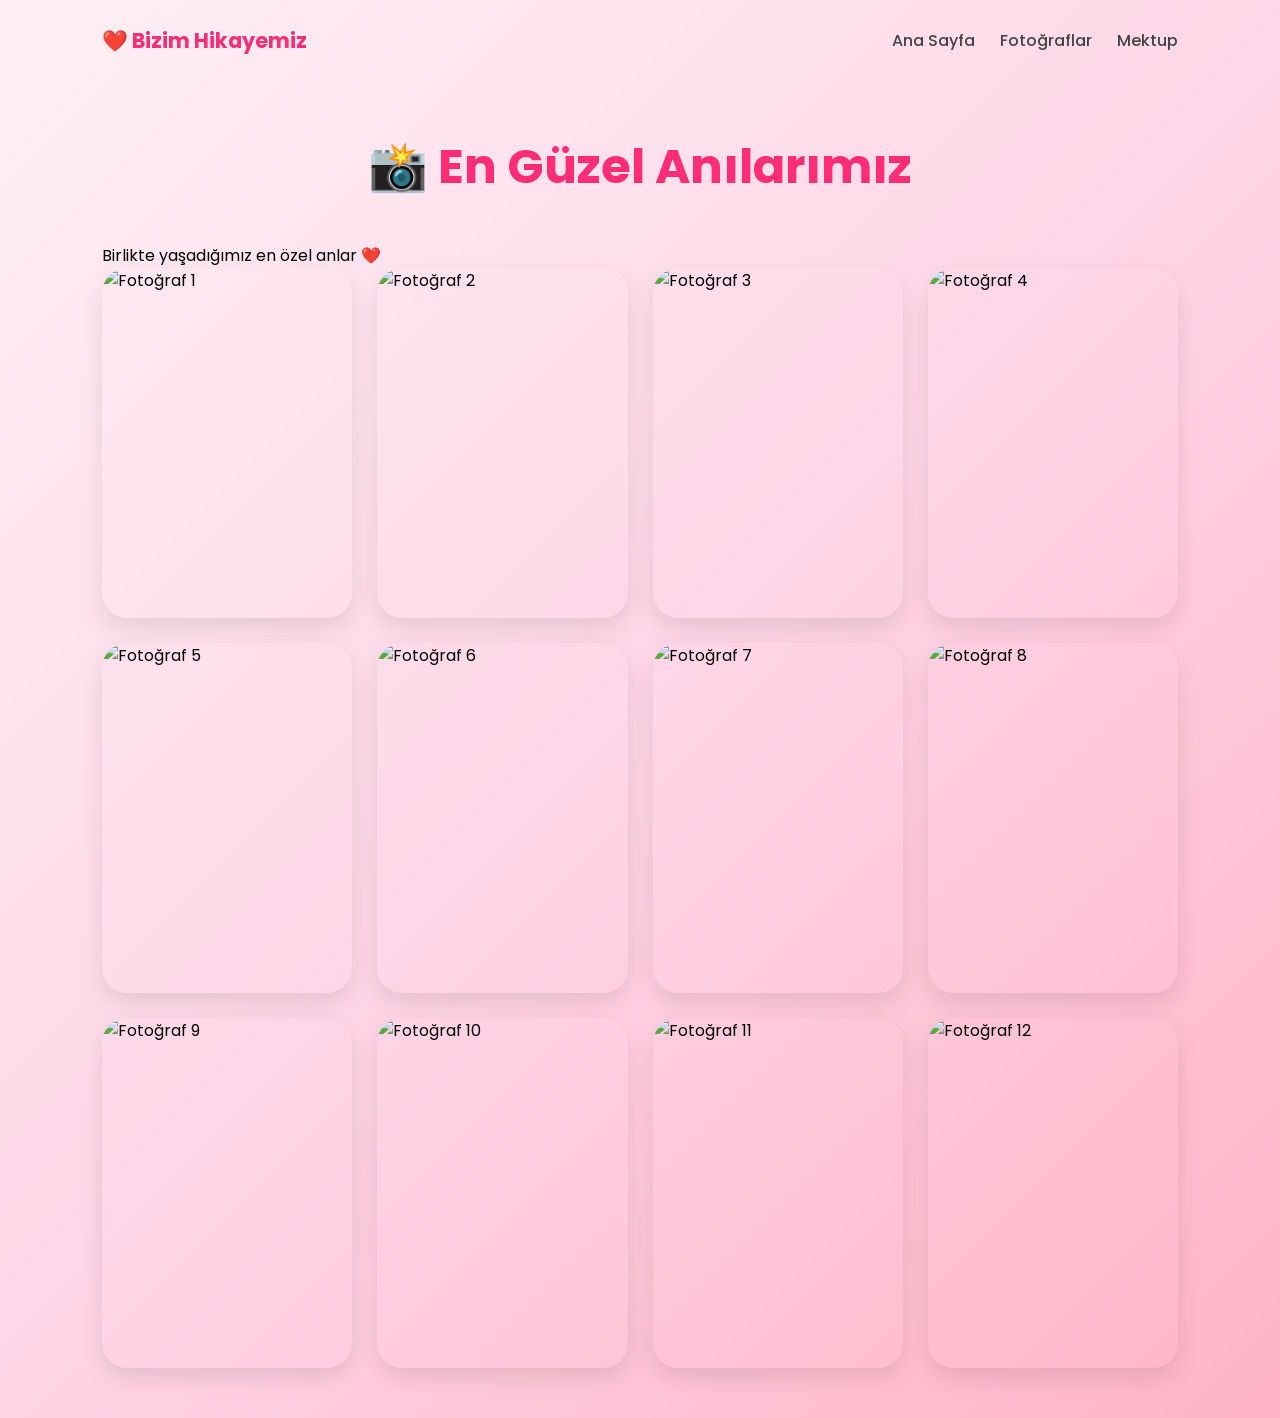
==== photos.html @ 810dcf1d "Add files via upload" ====
<!DOCTYPE html>
<html lang="tr">
<head>
    <meta charset="UTF-8">
    <meta name="viewport" content="width=device-width, initial-scale=1.0">
    <title>📸 Fotoğraflarımız</title>
    <link rel="stylesheet" href="style.css">
</head>
<body>

    <nav>
    <div class="logo">❤️ Bizim Hikayemiz</div>

    <ul>
        <li><a href="index.html">Ana Sayfa</a></li>
        <li><a href="photos.html">Fotoğraflar</a></li>
        <li><a href="letter.html">Mektup</a></li>
    </ul>
</nav>
    <section class="gallery-page">

        <h1>📸 En Güzel Anılarımız</h1>

        <p class="gallery-text">
            Birlikte yaşadığımız en özel anlar ❤️
        </p>

        <div class="gallery">

            <img src="foto/1.jpeg" alt="Fotoğraf 1">
            <img src="foto/2.jpeg" alt="Fotoğraf 2">
            <img src="foto/3.jpeg" alt="Fotoğraf 3">
            <img src="foto/4.jpeg" alt="Fotoğraf 4">
            <img src="foto/5.jpeg" alt="Fotoğraf 5">
            <img src="foto/6.jpeg" alt="Fotoğraf 6">
            <img src="foto/7.jpeg" alt="Fotoğraf 7">
            <img src="foto/8.jpeg" alt="Fotoğraf 8">
            <img src="foto/9.jpeg" alt="Fotoğraf 9">
            <img src="foto/10.jpeg" alt="Fotoğraf 10">
            <img src="foto/11.jpeg" alt="Fotoğraf 11">
            <img src="foto/12.jpeg" alt="Fotoğraf 12">

        </div>

    </section>

</body>
</html>
---- style.css ----
@import url('https://fonts.googleapis.com/css2?family=Poppins:wght@300;400;500;600;700&display=swap');

*{
    margin:0;
    padding:0;
    box-sizing:border-box;
    font-family:'Poppins',sans-serif;
}

body{
    min-height:100vh;
    background:linear-gradient(
        135deg,
        #fff0f5,
        #ffd6e7,
        #ffb3c6
    );
}

/* NAVBAR */

nav{
    display:flex;
    justify-content:space-between;
    align-items:center;
    padding:25px 8%;
}

.logo{
    color:#ff2d75;
    font-size:1.3rem;
    font-weight:700;
}

nav ul{
    display:flex;
    list-style:none;
    gap:25px;
}

nav a{
    text-decoration:none;
    color:#444;
    font-weight:500;
    transition:.3s;
}

nav a:hover{
    color:#ff2d75;
}

/* ANA SAYFA */

.hero{
    height:85vh;
    display:flex;
    justify-content:center;
    align-items:center;
    padding:20px;
}

.hero-card{
    max-width:700px;
    text-align:center;
    background:rgba(255,255,255,.4);
    backdrop-filter:blur(15px);
    padding:60px;
    border-radius:30px;
    box-shadow:0 10px 30px rgba(255,105,180,.2);
}

.hero-card h1{
    font-size:4rem;
    color:#ff2d75;
    margin-bottom:20px;
}

.hero-card p{
    font-size:1.1rem;
    color:#555;
    line-height:1.8;
    margin-bottom:35px;
}

.btn{
    display:inline-block;
    text-decoration:none;
    background:#ff4d88;
    color:white;
    padding:15px 35px;
    border-radius:50px;
    transition:.3s;
}

.btn:hover{
    transform:translateY(-3px);
    box-shadow:0 10px 25px rgba(255,77,136,.35);
}

/* FOTOĞRAFLAR */

.gallery-page{
    padding:50px 8%;
}

.gallery-page h1{
    text-align:center;
    color:#ff2d75;
    margin-bottom:40px;
    font-size:3rem;
}

.gallery{
    display:grid;
    grid-template-columns:repeat(auto-fit,minmax(250px,1fr));
    gap:25px;
}

.gallery img{
    width:100%;
    height:350px;
    object-fit:cover;
    border-radius:25px;
    transition:.4s;
    cursor:pointer;
    box-shadow:0 10px 25px rgba(0,0,0,.1);
}

.gallery img:hover{
    transform:scale(1.05);
}
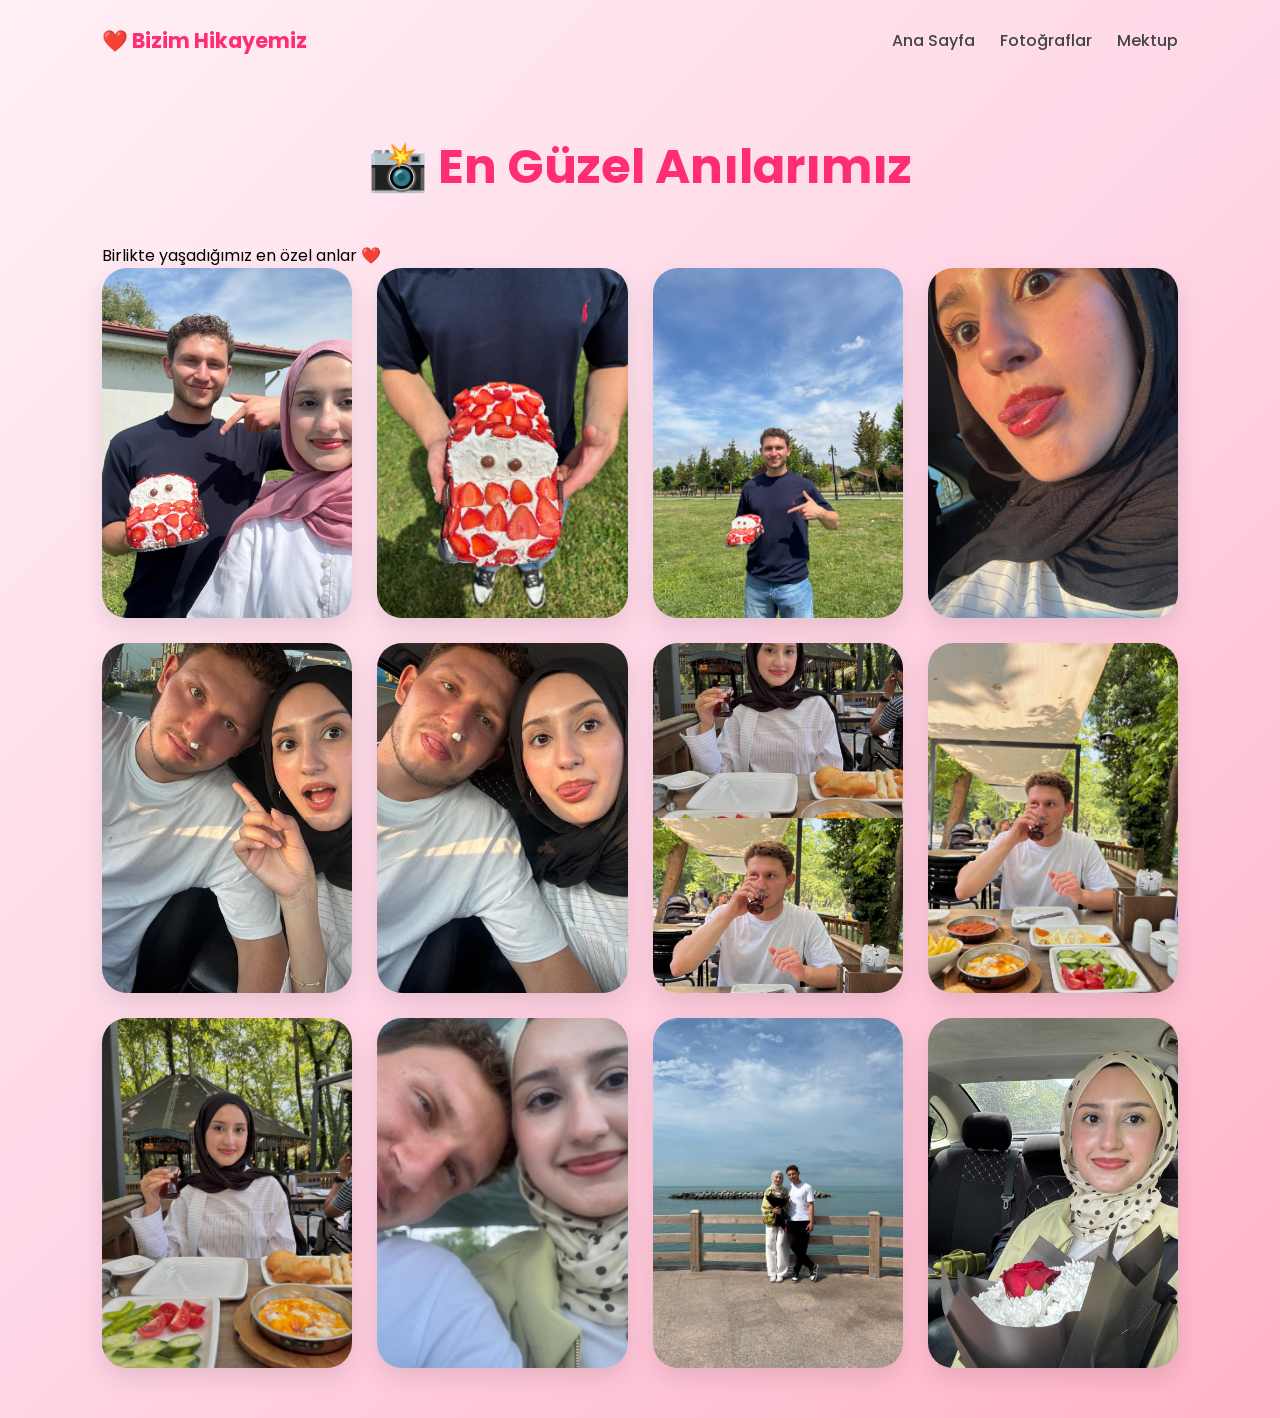
==== commit 06f45cc7: "Update photos.html" ====
--- a/photos.html
+++ b/photos.html
@@ -9,14 +9,15 @@
 <body>
 
     <nav>
-    <div class="logo">❤️ Bizim Hikayemiz</div>
+        <div class="logo">❤️ Bizim Hikayemiz</div>
 
-    <ul>
-        <li><a href="index.html">Ana Sayfa</a></li>
-        <li><a href="photos.html">Fotoğraflar</a></li>
-        <li><a href="letter.html">Mektup</a></li>
-    </ul>
-</nav>
+        <ul>
+            <li><a href="index.html">Ana Sayfa</a></li>
+            <li><a href="photos.html">Fotoğraflar</a></li>
+            <li><a href="letter.html">Mektup</a></li>
+        </ul>
+    </nav>
+
     <section class="gallery-page">
 
         <h1>📸 En Güzel Anılarımız</h1>
@@ -27,22 +28,22 @@
 
         <div class="gallery">
 
-            <img src="foto/1.jpeg" alt="Fotoğraf 1">
-            <img src="foto/2.jpeg" alt="Fotoğraf 2">
-            <img src="foto/3.jpeg" alt="Fotoğraf 3">
-            <img src="foto/4.jpeg" alt="Fotoğraf 4">
-            <img src="foto/5.jpeg" alt="Fotoğraf 5">
-            <img src="foto/6.jpeg" alt="Fotoğraf 6">
-            <img src="foto/7.jpeg" alt="Fotoğraf 7">
-            <img src="foto/8.jpeg" alt="Fotoğraf 8">
-            <img src="foto/9.jpeg" alt="Fotoğraf 9">
-            <img src="foto/10.jpeg" alt="Fotoğraf 10">
-            <img src="foto/11.jpeg" alt="Fotoğraf 11">
-            <img src="foto/12.jpeg" alt="Fotoğraf 12">
+            <img src="1.jpeg" alt="Fotoğraf 1">
+            <img src="2.jpeg" alt="Fotoğraf 2">
+            <img src="3.jpeg" alt="Fotoğraf 3">
+            <img src="4.jpeg" alt="Fotoğraf 4">
+            <img src="5.jpeg" alt="Fotoğraf 5">
+            <img src="6.jpeg" alt="Fotoğraf 6">
+            <img src="7.jpeg" alt="Fotoğraf 7">
+            <img src="8.jpeg" alt="Fotoğraf 8">
+            <img src="9.jpeg" alt="Fotoğraf 9">
+            <img src="10.jpeg" alt="Fotoğraf 10">
+            <img src="11.jpeg" alt="Fotoğraf 11">
+            <img src="12.jpeg" alt="Fotoğraf 12">
 
         </div>
 
     </section>
 
 </body>
-</html>+</html>
